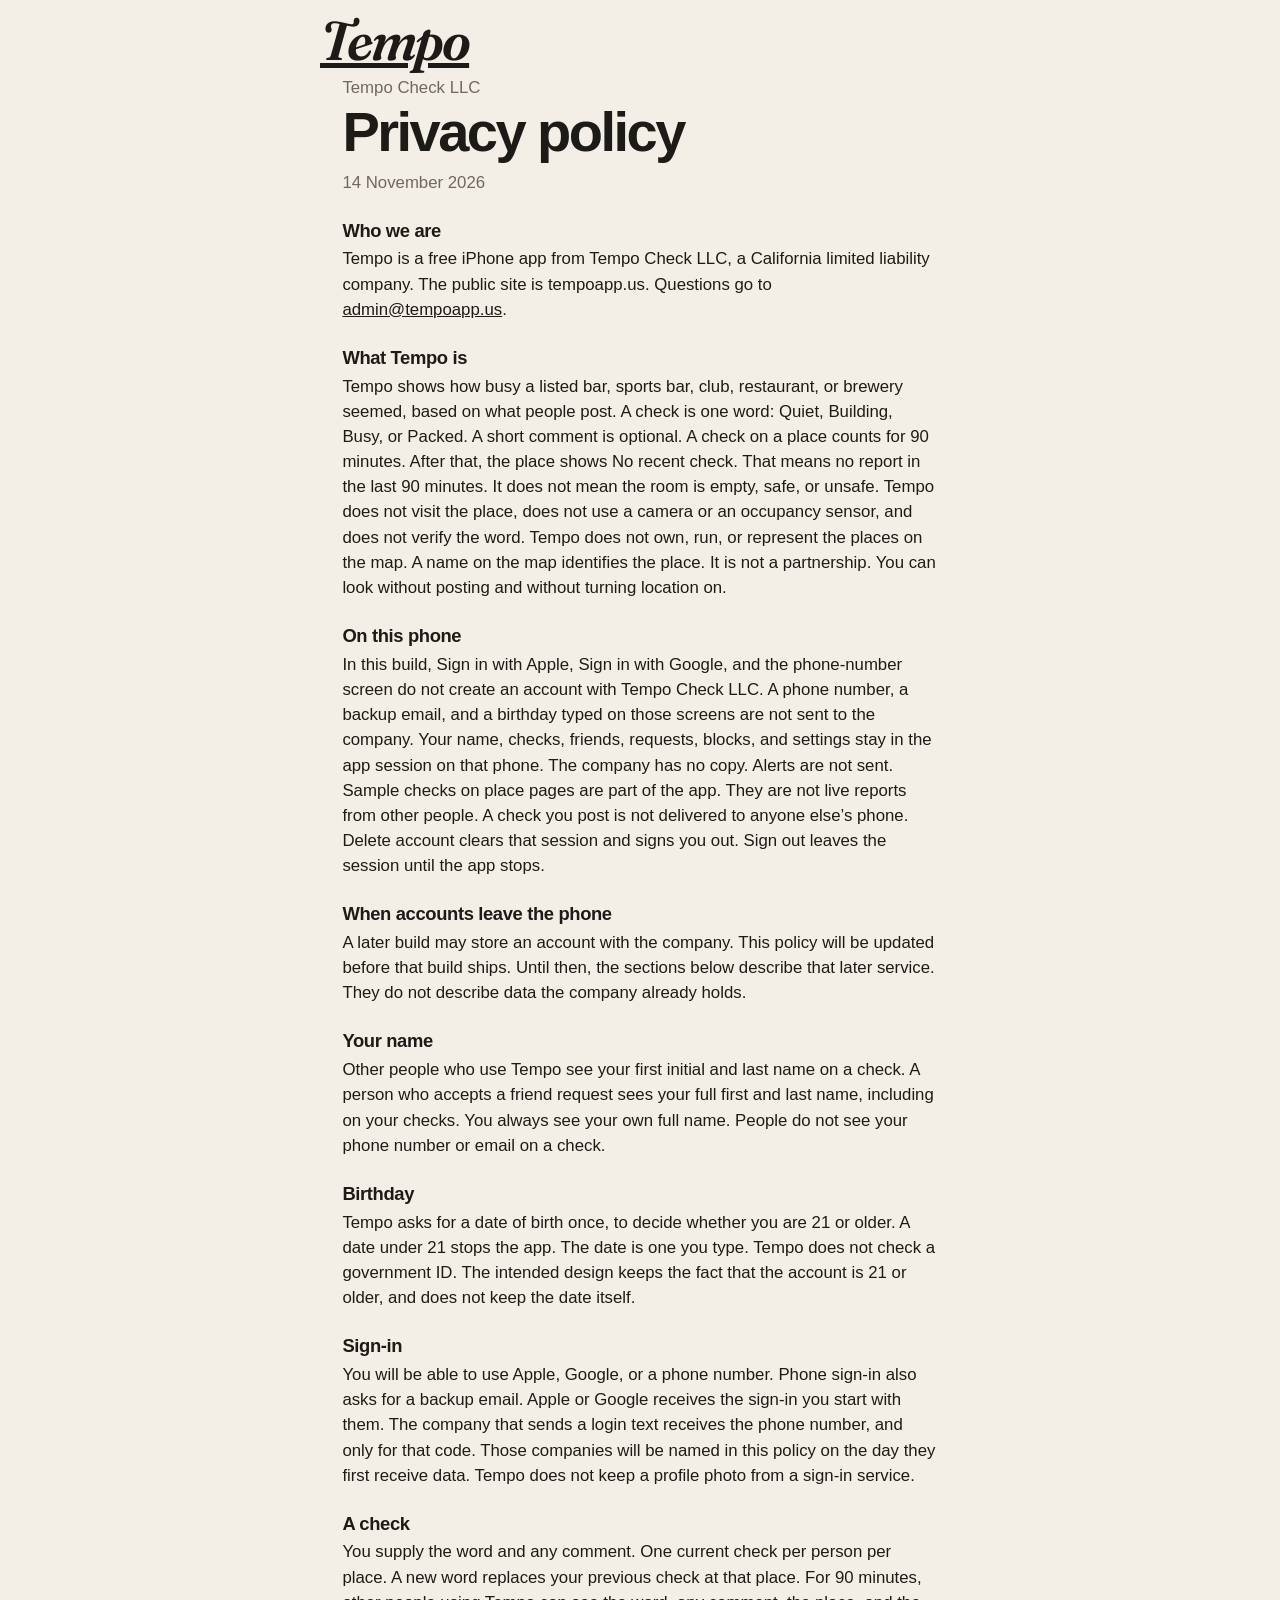
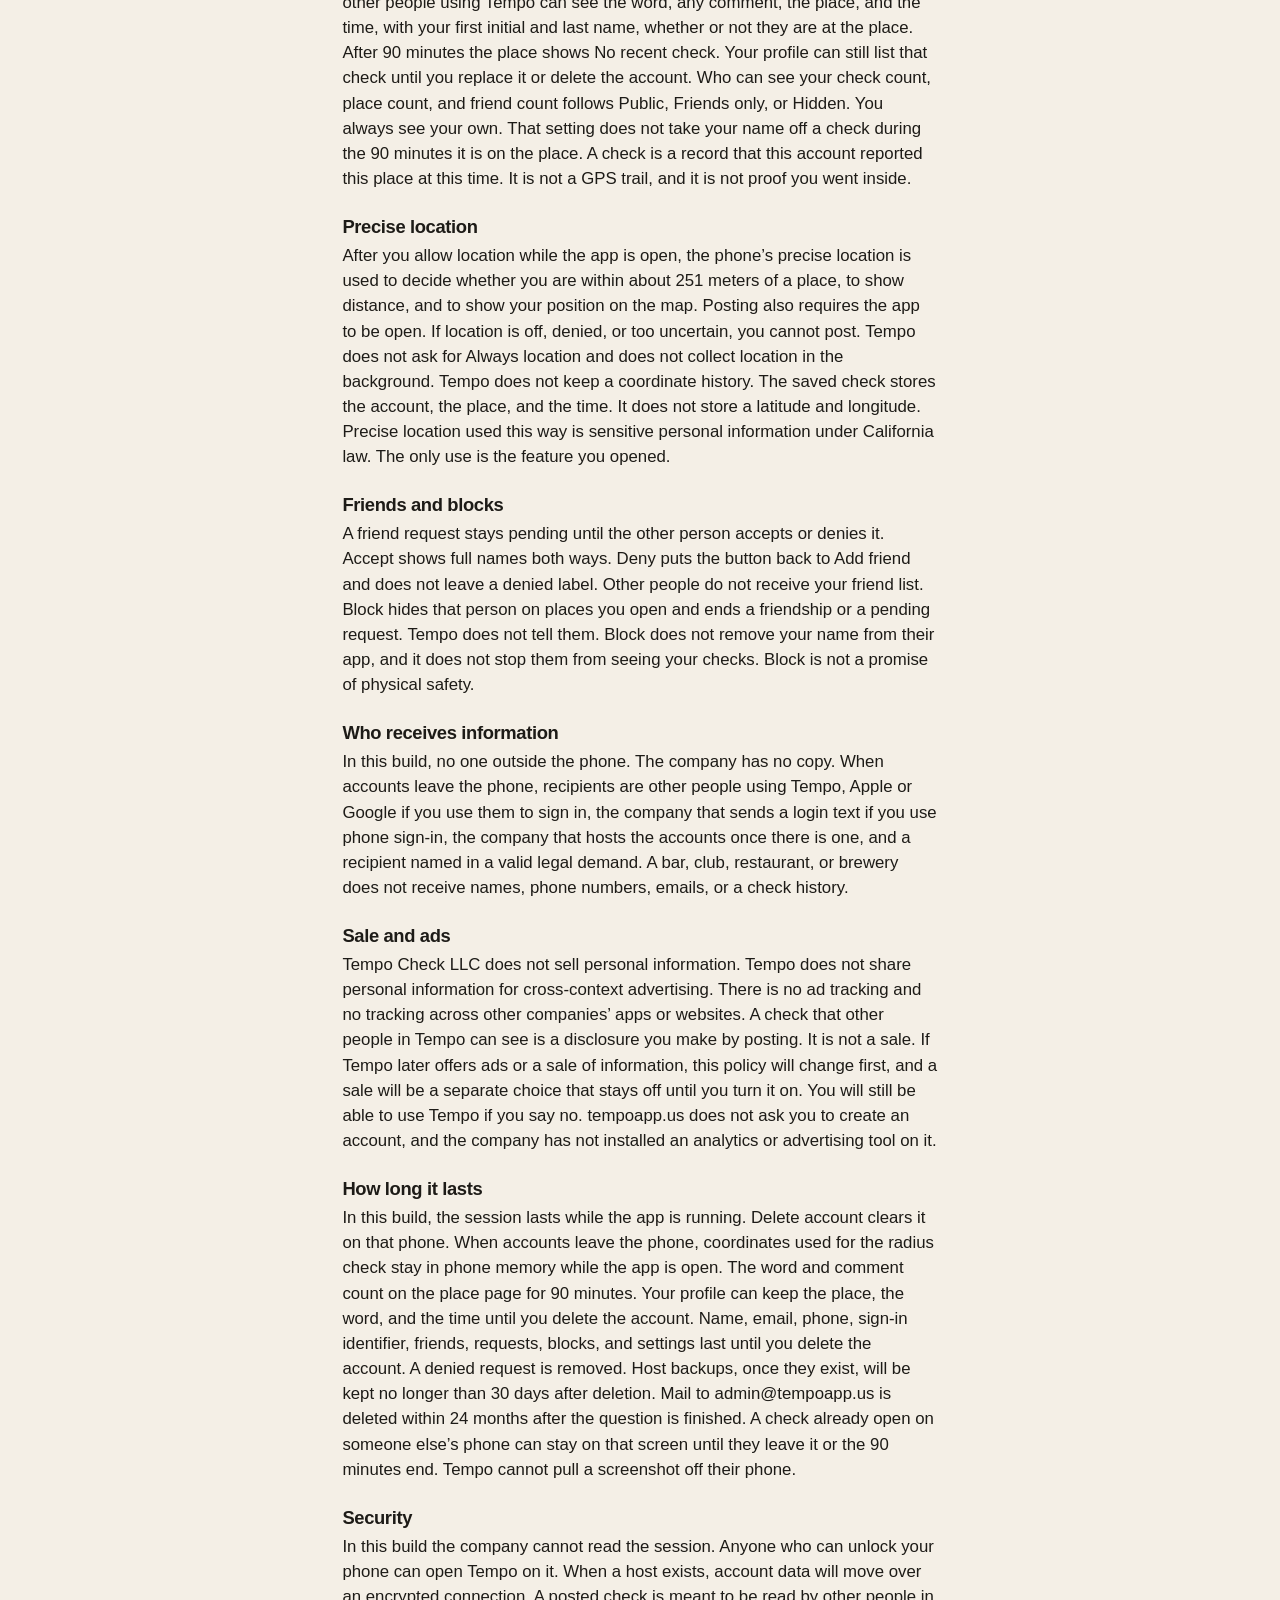
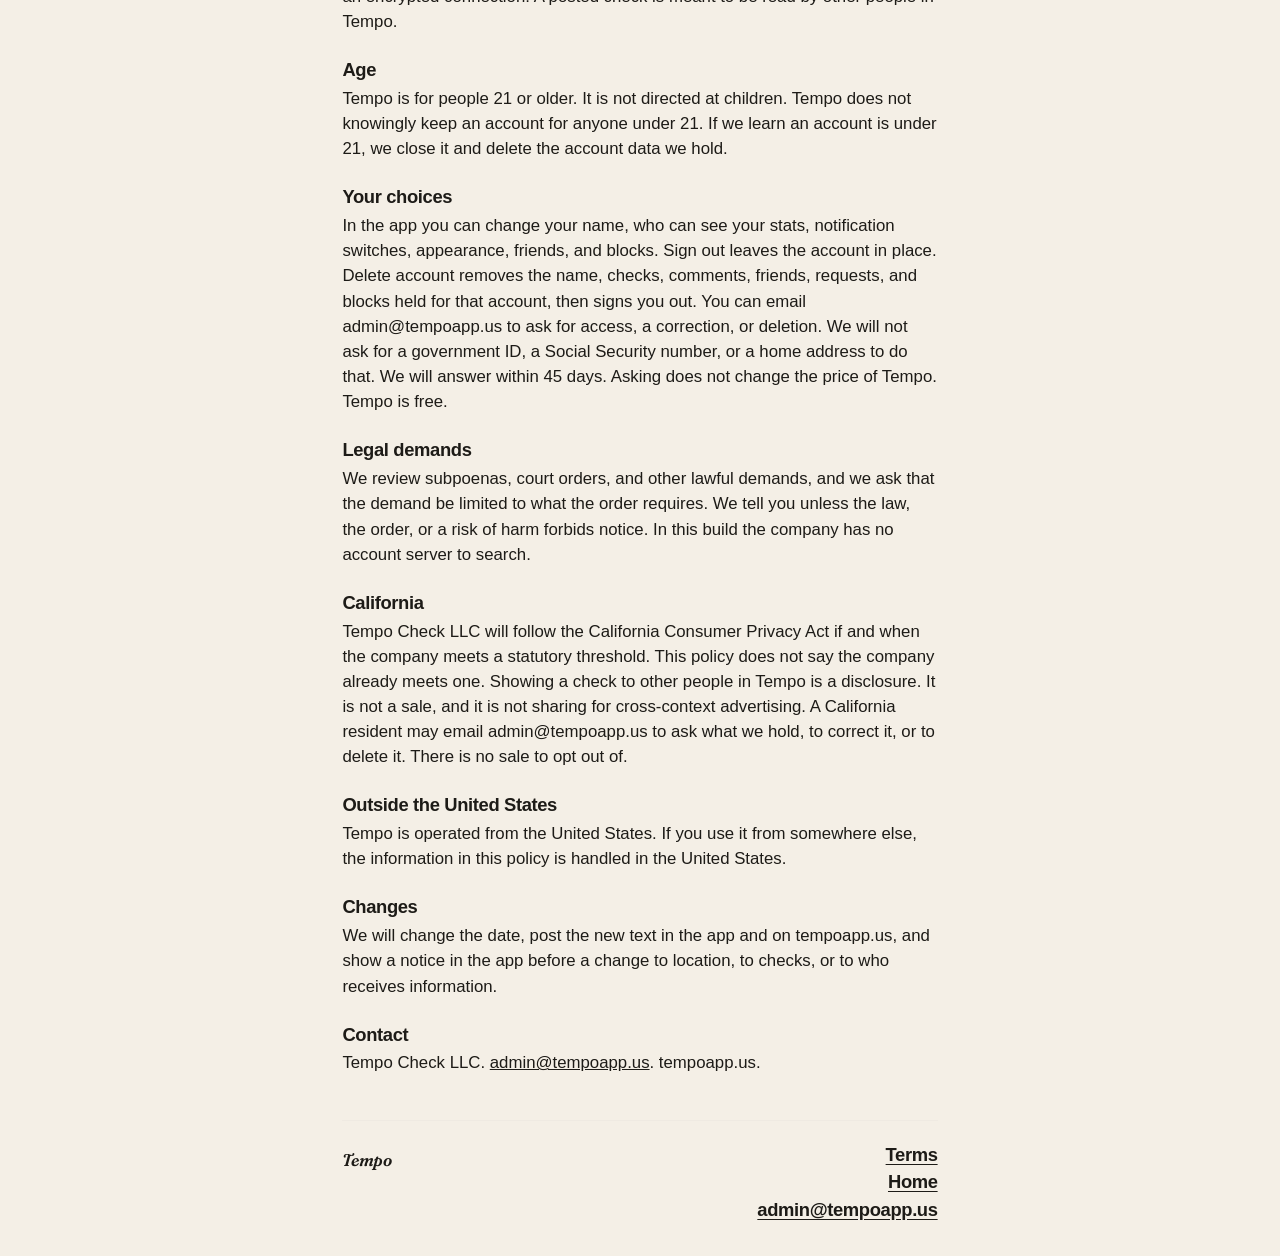
==== privacy.html @ 68eadd75 "Publish the privacy policy and the terms." ====
<!DOCTYPE html>
<html lang="en">
<head>
  <meta charset="utf-8">
  <meta name="viewport" content="width=device-width, initial-scale=1">
  <title>Privacy policy — Tempo</title>
  <meta name="description" content="Privacy policy for Tempo, from Tempo Check LLC. Effective 14 November 2026.">
  <meta name="theme-color" content="#f4efe6">
  <link rel="stylesheet" href="styles.css">
</head>
<body class="doc">
  <header class="bar">
    <a class="brand" href="index.html">Tempo</a>
  </header>
  <main class="legal">
    <p class="kicker">Tempo Check LLC</p>
    <h1>Privacy policy</h1>
    <p class="dated">14 November 2026</p>

    <h2>Who we are</h2>
    <p>Tempo is a free iPhone app from Tempo Check LLC, a California limited liability company. The public site is tempoapp.us. Questions go to <a href="mailto:admin@tempoapp.us">admin@tempoapp.us</a>.</p>

    <h2>What Tempo is</h2>
    <p>Tempo shows how busy a listed bar, sports bar, club, restaurant, or brewery seemed, based on what people post. A check is one word: Quiet, Building, Busy, or Packed. A short comment is optional. A check on a place counts for 90 minutes. After that, the place shows No recent check. That means no report in the last 90 minutes. It does not mean the room is empty, safe, or unsafe. Tempo does not visit the place, does not use a camera or an occupancy sensor, and does not verify the word. Tempo does not own, run, or represent the places on the map. A name on the map identifies the place. It is not a partnership. You can look without posting and without turning location on.</p>

    <h2>On this phone</h2>
    <p>In this build, Sign in with Apple, Sign in with Google, and the phone-number screen do not create an account with Tempo Check LLC. A phone number, a backup email, and a birthday typed on those screens are not sent to the company. Your name, checks, friends, requests, blocks, and settings stay in the app session on that phone. The company has no copy. Alerts are not sent. Sample checks on place pages are part of the app. They are not live reports from other people. A check you post is not delivered to anyone else’s phone. Delete account clears that session and signs you out. Sign out leaves the session until the app stops.</p>

    <h2>When accounts leave the phone</h2>
    <p>A later build may store an account with the company. This policy will be updated before that build ships. Until then, the sections below describe that later service. They do not describe data the company already holds.</p>

    <h2>Your name</h2>
    <p>Other people who use Tempo see your first initial and last name on a check. A person who accepts a friend request sees your full first and last name, including on your checks. You always see your own full name. People do not see your phone number or email on a check.</p>

    <h2>Birthday</h2>
    <p>Tempo asks for a date of birth once, to decide whether you are 21 or older. A date under 21 stops the app. The date is one you type. Tempo does not check a government ID. The intended design keeps the fact that the account is 21 or older, and does not keep the date itself.</p>

    <h2>Sign-in</h2>
    <p>You will be able to use Apple, Google, or a phone number. Phone sign-in also asks for a backup email. Apple or Google receives the sign-in you start with them. The company that sends a login text receives the phone number, and only for that code. Those companies will be named in this policy on the day they first receive data. Tempo does not keep a profile photo from a sign-in service.</p>

    <h2>A check</h2>
    <p>You supply the word and any comment. One current check per person per place. A new word replaces your previous check at that place. For 90 minutes, other people using Tempo can see the word, any comment, the place, and the time, with your first initial and last name, whether or not they are at the place. After 90 minutes the place shows No recent check. Your profile can still list that check until you replace it or delete the account. Who can see your check count, place count, and friend count follows Public, Friends only, or Hidden. You always see your own. That setting does not take your name off a check during the 90 minutes it is on the place. A check is a record that this account reported this place at this time. It is not a GPS trail, and it is not proof you went inside.</p>

    <h2>Precise location</h2>
    <p>After you allow location while the app is open, the phone’s precise location is used to decide whether you are within about 251 meters of a place, to show distance, and to show your position on the map. Posting also requires the app to be open. If location is off, denied, or too uncertain, you cannot post. Tempo does not ask for Always location and does not collect location in the background. Tempo does not keep a coordinate history. The saved check stores the account, the place, and the time. It does not store a latitude and longitude. Precise location used this way is sensitive personal information under California law. The only use is the feature you opened.</p>

    <h2>Friends and blocks</h2>
    <p>A friend request stays pending until the other person accepts or denies it. Accept shows full names both ways. Deny puts the button back to Add friend and does not leave a denied label. Other people do not receive your friend list. Block hides that person on places you open and ends a friendship or a pending request. Tempo does not tell them. Block does not remove your name from their app, and it does not stop them from seeing your checks. Block is not a promise of physical safety.</p>

    <h2>Who receives information</h2>
    <p>In this build, no one outside the phone. The company has no copy. When accounts leave the phone, recipients are other people using Tempo, Apple or Google if you use them to sign in, the company that sends a login text if you use phone sign-in, the company that hosts the accounts once there is one, and a recipient named in a valid legal demand. A bar, club, restaurant, or brewery does not receive names, phone numbers, emails, or a check history.</p>

    <h2>Sale and ads</h2>
    <p>Tempo Check LLC does not sell personal information. Tempo does not share personal information for cross-context advertising. There is no ad tracking and no tracking across other companies’ apps or websites. A check that other people in Tempo can see is a disclosure you make by posting. It is not a sale. If Tempo later offers ads or a sale of information, this policy will change first, and a sale will be a separate choice that stays off until you turn it on. You will still be able to use Tempo if you say no. tempoapp.us does not ask you to create an account, and the company has not installed an analytics or advertising tool on it.</p>

    <h2>How long it lasts</h2>
    <p>In this build, the session lasts while the app is running. Delete account clears it on that phone. When accounts leave the phone, coordinates used for the radius check stay in phone memory while the app is open. The word and comment count on the place page for 90 minutes. Your profile can keep the place, the word, and the time until you delete the account. Name, email, phone, sign-in identifier, friends, requests, blocks, and settings last until you delete the account. A denied request is removed. Host backups, once they exist, will be kept no longer than 30 days after deletion. Mail to admin@tempoapp.us is deleted within 24 months after the question is finished. A check already open on someone else’s phone can stay on that screen until they leave it or the 90 minutes end. Tempo cannot pull a screenshot off their phone.</p>

    <h2>Security</h2>
    <p>In this build the company cannot read the session. Anyone who can unlock your phone can open Tempo on it. When a host exists, account data will move over an encrypted connection. A posted check is meant to be read by other people in Tempo.</p>

    <h2>Age</h2>
    <p>Tempo is for people 21 or older. It is not directed at children. Tempo does not knowingly keep an account for anyone under 21. If we learn an account is under 21, we close it and delete the account data we hold.</p>

    <h2>Your choices</h2>
    <p>In the app you can change your name, who can see your stats, notification switches, appearance, friends, and blocks. Sign out leaves the account in place. Delete account removes the name, checks, comments, friends, requests, and blocks held for that account, then signs you out. You can email admin@tempoapp.us to ask for access, a correction, or deletion. We will not ask for a government ID, a Social Security number, or a home address to do that. We will answer within 45 days. Asking does not change the price of Tempo. Tempo is free.</p>

    <h2>Legal demands</h2>
    <p>We review subpoenas, court orders, and other lawful demands, and we ask that the demand be limited to what the order requires. We tell you unless the law, the order, or a risk of harm forbids notice. In this build the company has no account server to search.</p>

    <h2>California</h2>
    <p>Tempo Check LLC will follow the California Consumer Privacy Act if and when the company meets a statutory threshold. This policy does not say the company already meets one. Showing a check to other people in Tempo is a disclosure. It is not a sale, and it is not sharing for cross-context advertising. A California resident may email admin@tempoapp.us to ask what we hold, to correct it, or to delete it. There is no sale to opt out of.</p>

    <h2>Outside the United States</h2>
    <p>Tempo is operated from the United States. If you use it from somewhere else, the information in this policy is handled in the United States.</p>

    <h2>Changes</h2>
    <p>We will change the date, post the new text in the app and on tempoapp.us, and show a notice in the app before a change to location, to checks, or to who receives information.</p>

    <h2>Contact</h2>
    <p>Tempo Check LLC. <a href="mailto:admin@tempoapp.us">admin@tempoapp.us</a>. tempoapp.us.</p>

    <footer>
      <p class="brand">Tempo</p>
      <div class="foot-links">
        <a href="terms.html">Terms</a>
        <a href="index.html">Home</a>
        <a href="mailto:admin@tempoapp.us">admin@tempoapp.us</a>
      </div>
    </footer>
  </main>
</body>
</html>
---- styles.css ----
@font-face {
  font-family: "Fraunces Tempo";
  src: url("fonts/Fraunces-Italic.ttf") format("truetype");
  font-weight: 100 900;
  font-style: italic;
  font-display: swap;
}

:root {
  --bg: #f4efe6;
  --sheet: #fffcf8;
  --ink: #1d1b17;
  --muted: #6e685f;
  --line: #efeae2;
  --quiet: #5f7d6c;
  --building: #8a7344;
  --busy: #c98412;
  --packed: #e25b32;
  --map: #e7dfd2;
  --road: #d5ccbe;
}

* { box-sizing: border-box; }

html, body { margin: 0; }

body {
  background: var(--bg);
  color: var(--ink);
  font-family: -apple-system, BlinkMacSystemFont, "Helvetica Neue", sans-serif;
  -webkit-font-smoothing: antialiased;
}

.brand {
  margin: 0;
  font-family: "Fraunces Tempo", Georgia, serif;
  font-style: italic;
  font-weight: 600;
  letter-spacing: -0.04em;
  line-height: 0.85;
}

a { color: inherit; }

a:focus-visible {
  outline: 2px solid var(--ink);
  outline-offset: 3px;
}

.stage {
  position: relative;
  height: clamp(16rem, 48vh, 34rem);
  background: var(--map);
  overflow: hidden;
}

.sky {
  position: absolute;
  inset: 0;
  background:
    linear-gradient(rgba(255, 252, 248, 0.42) 1px, transparent 1px) 0 0 / 5.25rem 5.25rem,
    linear-gradient(90deg, rgba(255, 252, 248, 0.42) 1px, transparent 1px) 0 0 / 5.25rem 5.25rem;
}

.road {
  position: absolute;
  height: 0.7rem;
  background: var(--road);
  border-radius: 999px;
}

.r1 { top: 24%; left: -8%; width: 78%; transform: rotate(-7deg); }
.r2 { top: 58%; left: 8%; width: 100%; transform: rotate(5deg); }
.r3 { top: -12%; left: 22%; width: 0.7rem; height: 78%; transform: rotate(16deg); }
.r4 { top: 8%; left: 70%; width: 0.7rem; height: 90%; transform: rotate(-12deg); }
.r5 { top: 42%; left: 38%; width: 55%; transform: rotate(18deg); }

.pin {
  position: absolute;
  width: 0.95rem;
  height: 0.95rem;
  border: 3px solid var(--sheet);
  border-radius: 50%;
  box-shadow: 0 3px 8px rgba(29, 27, 23, 0.18);
}

.pin.quiet,
.dot.quiet { background: var(--quiet); }
.pin.building,
.dot.building { background: var(--building); }
.pin.busy,
.dot.busy { background: var(--busy); }
.pin.packed,
.dot.packed { background: var(--packed); }

.bar {
  position: relative;
  z-index: 1;
  display: flex;
  align-items: baseline;
  justify-content: space-between;
  gap: 1rem;
  padding: 1.15rem 1.4rem 0;
}

.bar .brand { font-size: clamp(2.4rem, 5vw, 3.4rem); }

main {
  position: relative;
  z-index: 1;
  width: min(76rem, calc(100% - 1.5rem));
  margin: -2.4rem auto 0;
  padding: 1.6rem 1.4rem 2.2rem;
  background: var(--sheet);
  border-radius: 1.6rem 1.6rem 0 0;
  box-shadow: 0 -16px 40px rgba(29, 27, 23, 0.07);
}

.kicker {
  margin: 0;
  color: var(--muted);
  font-size: 0.95rem;
}

h1 {
  max-width: 11em;
  margin: 0.35rem 0 0;
  font-size: clamp(2.7rem, 6.4vw, 5rem);
  font-weight: 650;
  letter-spacing: -0.045em;
  line-height: 0.94;
}

.meter-block { margin-top: 2.4rem; }

.meter {
  display: grid;
  grid-template-columns: repeat(4, minmax(0, 1fr));
  gap: 0.75rem;
  margin: 1.15rem 0 0;
  padding: 0;
  list-style: none;
}

.meter li {
  display: flex;
  flex-direction: column;
  justify-content: space-between;
  gap: 1.6rem;
  min-width: 0;
  min-height: 8.5rem;
  padding: 1.15rem 1rem 1rem;
  overflow: hidden;
  background: var(--bg);
  border-radius: 1.15rem;
}

.meter .quiet { color: var(--quiet); }
.meter .building { color: var(--building); }
.meter .busy { color: var(--busy); }
.meter .packed { color: var(--packed); }

.dots {
  display: flex;
  flex: none;
  gap: 0.42rem;
  align-items: center;
}

.dots i {
  width: 1.05rem;
  height: 1.05rem;
  border-radius: 50%;
  background: currentColor;
  display: block;
}

.dots i.off {
  background: transparent;
  box-shadow: inset 0 0 0 2px currentColor;
}

.meter .name {
  font-family: "Fraunces Tempo", Georgia, serif;
  font-style: italic;
  font-size: clamp(1.7rem, 3vw, 2.5rem);
  font-weight: 600;
  letter-spacing: -0.04em;
  line-height: 0.9;
}

.blank {
  display: flex;
  align-items: center;
  gap: 0.85rem;
  margin: 0.75rem 0 0;
  padding: 1rem 1.1rem;
  background: var(--bg);
  border-radius: 1.15rem;
  color: var(--ink);
  font-size: 1.05rem;
  line-height: 1.4;
}

.blank .dots { color: var(--muted); gap: 0.32rem; }
.blank .dots i { width: 0.78rem; height: 0.78rem; }

.cover {
  margin-top: 2.2rem;
}

.cover p {
  max-width: 46rem;
  margin: 0;
  font-size: 1.2rem;
  line-height: 1.45;
  letter-spacing: -0.02em;
}

.cover-places {
  margin-top: 0.45rem;
  color: var(--muted);
}

.block { margin-top: 2.8rem; }

.purpose {
  max-width: 12em;
  margin: 0;
  font-size: clamp(2.1rem, 4.4vw, 3.3rem);
  font-weight: 650;
  letter-spacing: -0.045em;
  line-height: 0.98;
}

.purpose-note {
  margin: 0.85rem 0 0;
  color: var(--muted);
  font-size: 1.15rem;
  line-height: 1.4;
}

.phones {
  display: grid;
  grid-template-columns: repeat(2, minmax(0, 24rem));
  gap: 1.25rem;
  margin-top: 1.5rem;
}

.phones figure { margin: 0; }

.phones img {
  display: block;
  width: 100%;
  height: auto;
  border-radius: 1.5rem;
  background: var(--bg);
  border: 1px solid rgba(29, 27, 23, 0.08);
}

.phones figcaption {
  margin-top: 0.65rem;
  color: var(--muted);
  font-size: 0.95rem;
}

@media (min-width: 801px) {
  .block {
    display: grid;
    grid-template-columns: minmax(16rem, 22rem) minmax(0, 1fr);
    column-gap: 3rem;
    align-items: center;
  }

  .phones {
    grid-template-columns: repeat(2, minmax(0, 1fr));
    gap: 1.25rem;
    margin-top: 0;
  }

  .purpose { max-width: none; }
}

footer {
  display: flex;
  justify-content: space-between;
  gap: 1.5rem 2rem;
  margin-top: 2.8rem;
  padding-top: 1.4rem;
  border-top: 1px solid var(--line);
}

footer .brand { font-size: 3rem; }

.foot-links {
  display: flex;
  flex-direction: column;
  align-items: flex-end;
  gap: 0.35rem;
  text-align: right;
}

.foot-links a {
  font-size: 1.15rem;
  font-weight: 600;
  letter-spacing: -0.02em;
  text-underline-offset: 0.18em;
}

.foot-links span { color: var(--muted); }

body.doc main {
  width: min(40rem, calc(100% - 1.5rem));
  margin: 0 auto;
  padding-top: 0.4rem;
  background: transparent;
  border-radius: 0;
  box-shadow: none;
}

body.doc .bar {
  width: min(40rem, calc(100% - 1.5rem));
  margin: 0 auto;
  padding-inline: 0;
}

body.doc h1 { max-width: none; font-size: clamp(2.4rem, 6vw, 3.5rem); }

.doc h2 {
  margin: 1.55rem 0 0.3rem;
  font-size: 1.15rem;
  letter-spacing: -0.02em;
}

.doc p {
  margin: 0.25rem 0 0;
  font-size: 1.05rem;
  line-height: 1.5;
}

.doc .dated { color: var(--muted); margin-top: 0.7rem; }
.doc .strong { font-weight: 650; }

@media (max-width: 800px) {
  .stage { height: 15.5rem; }
  .bar { padding-inline: 1rem; }
  .bar .brand { font-size: 2.2rem; }
  main {
    width: calc(100% - 0.75rem);
    margin-top: -1.4rem;
    padding: 1.25rem 1rem 2rem;
  }
  h1 { font-size: 2.45rem; }
  .meter { grid-template-columns: 1fr 1fr; }
  .meter .name { font-size: 1.85rem; }
  .dots { gap: 0.32rem; }
  .dots i { width: 0.85rem; height: 0.85rem; }
  .phones { grid-template-columns: minmax(0, 22rem); }
  footer { flex-direction: column; }
  .foot-links { align-items: flex-start; text-align: left; }
}
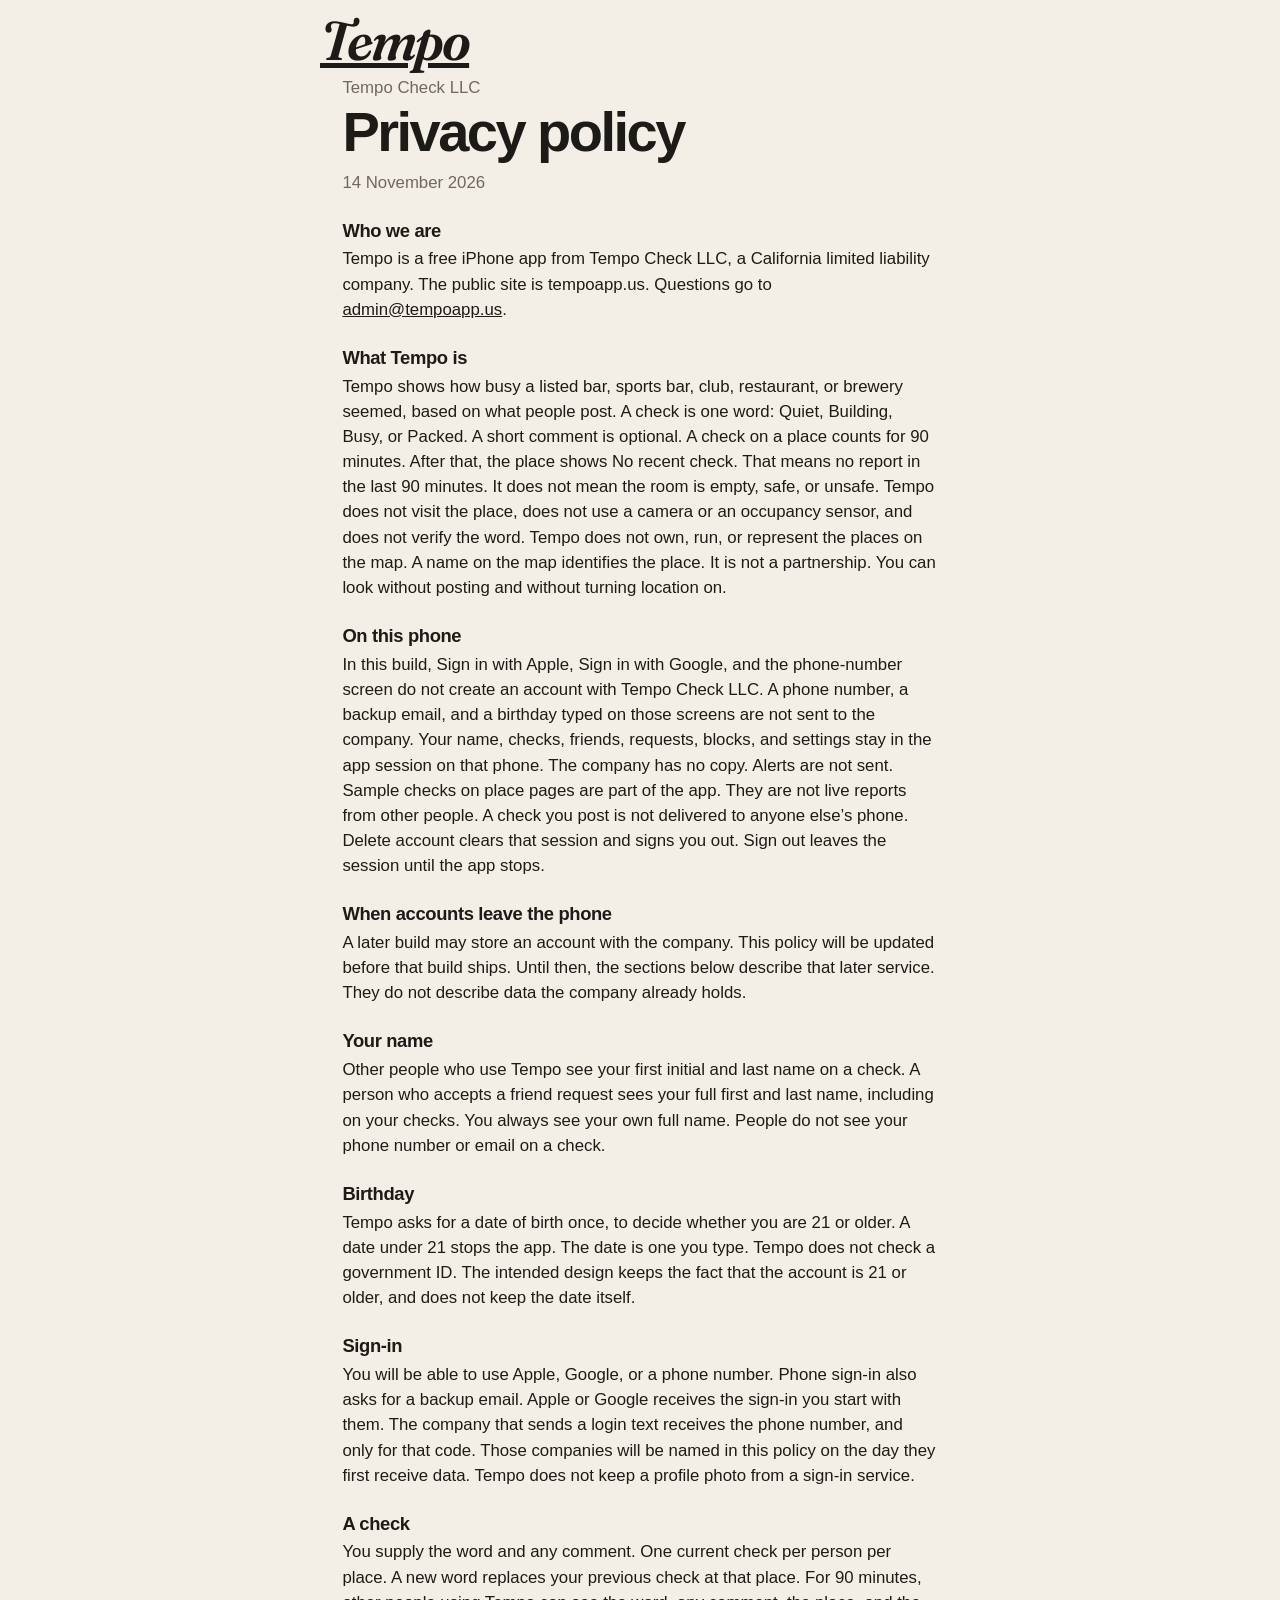
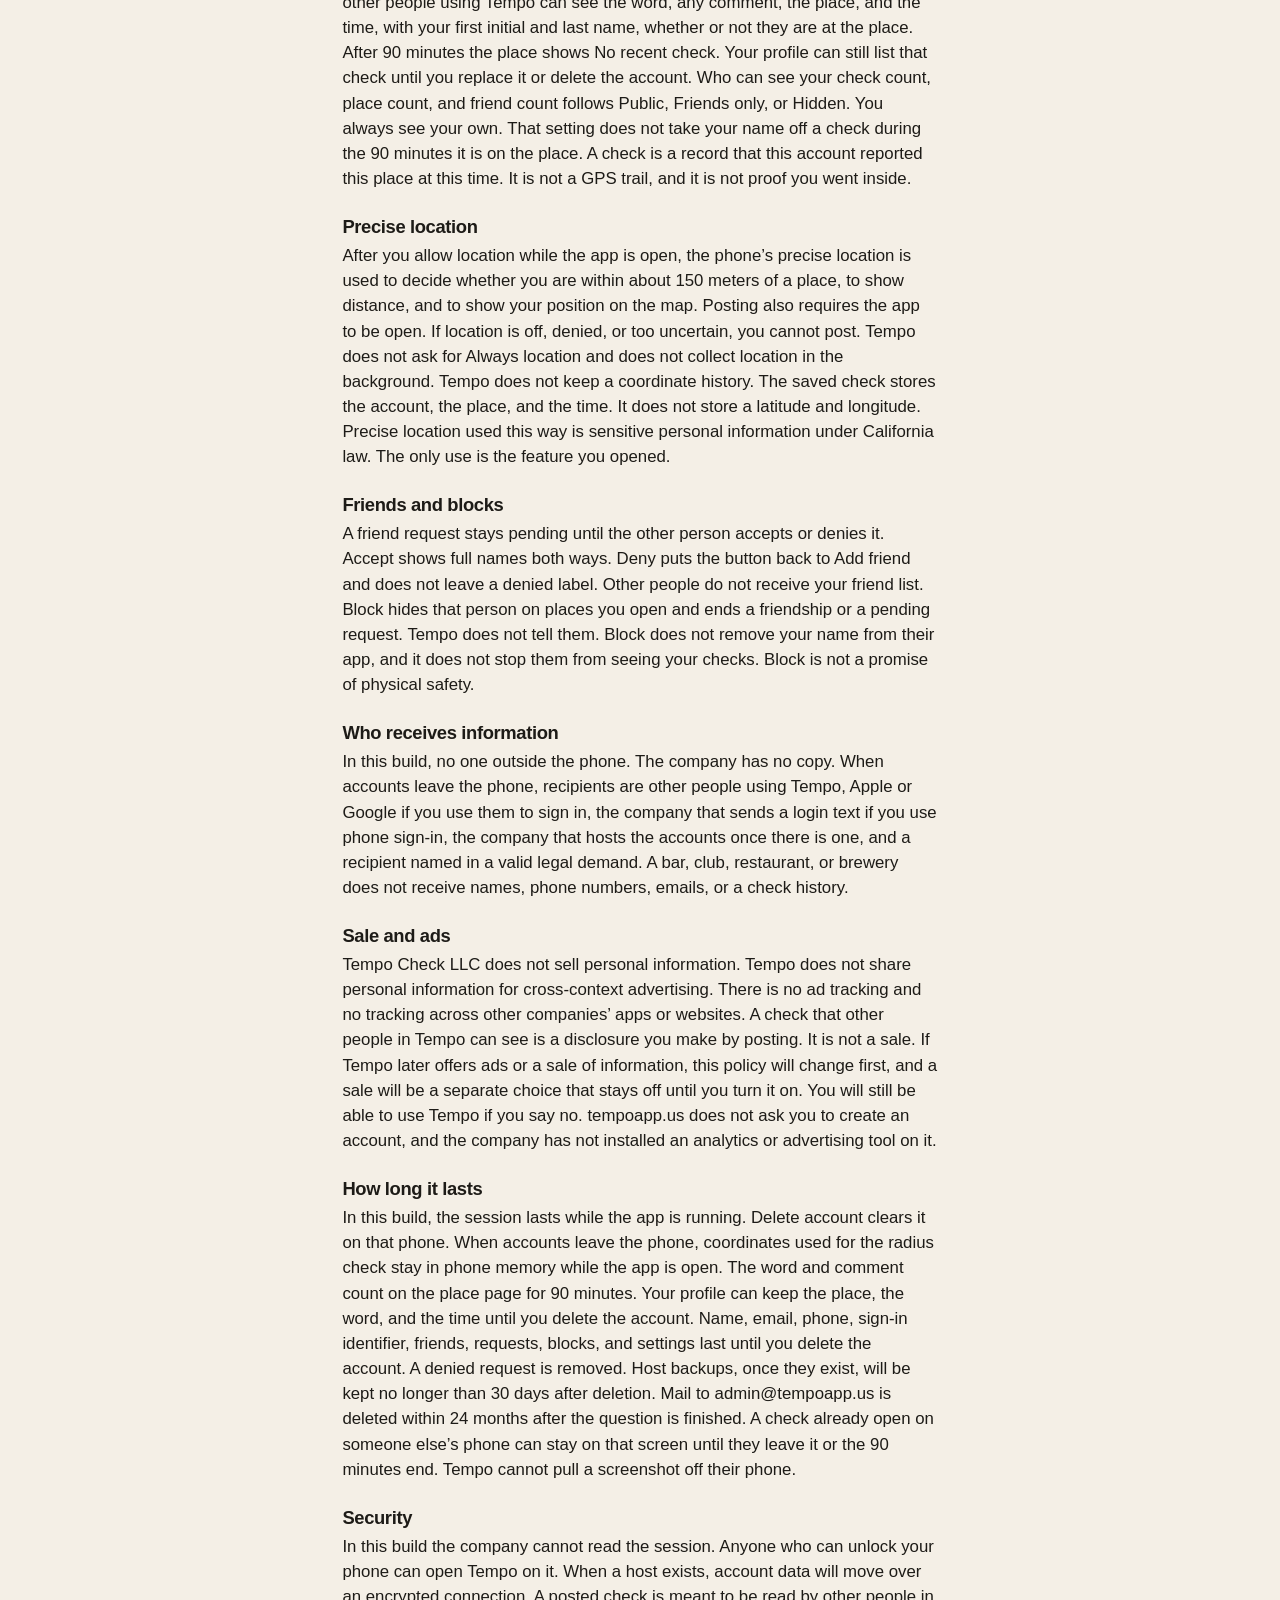
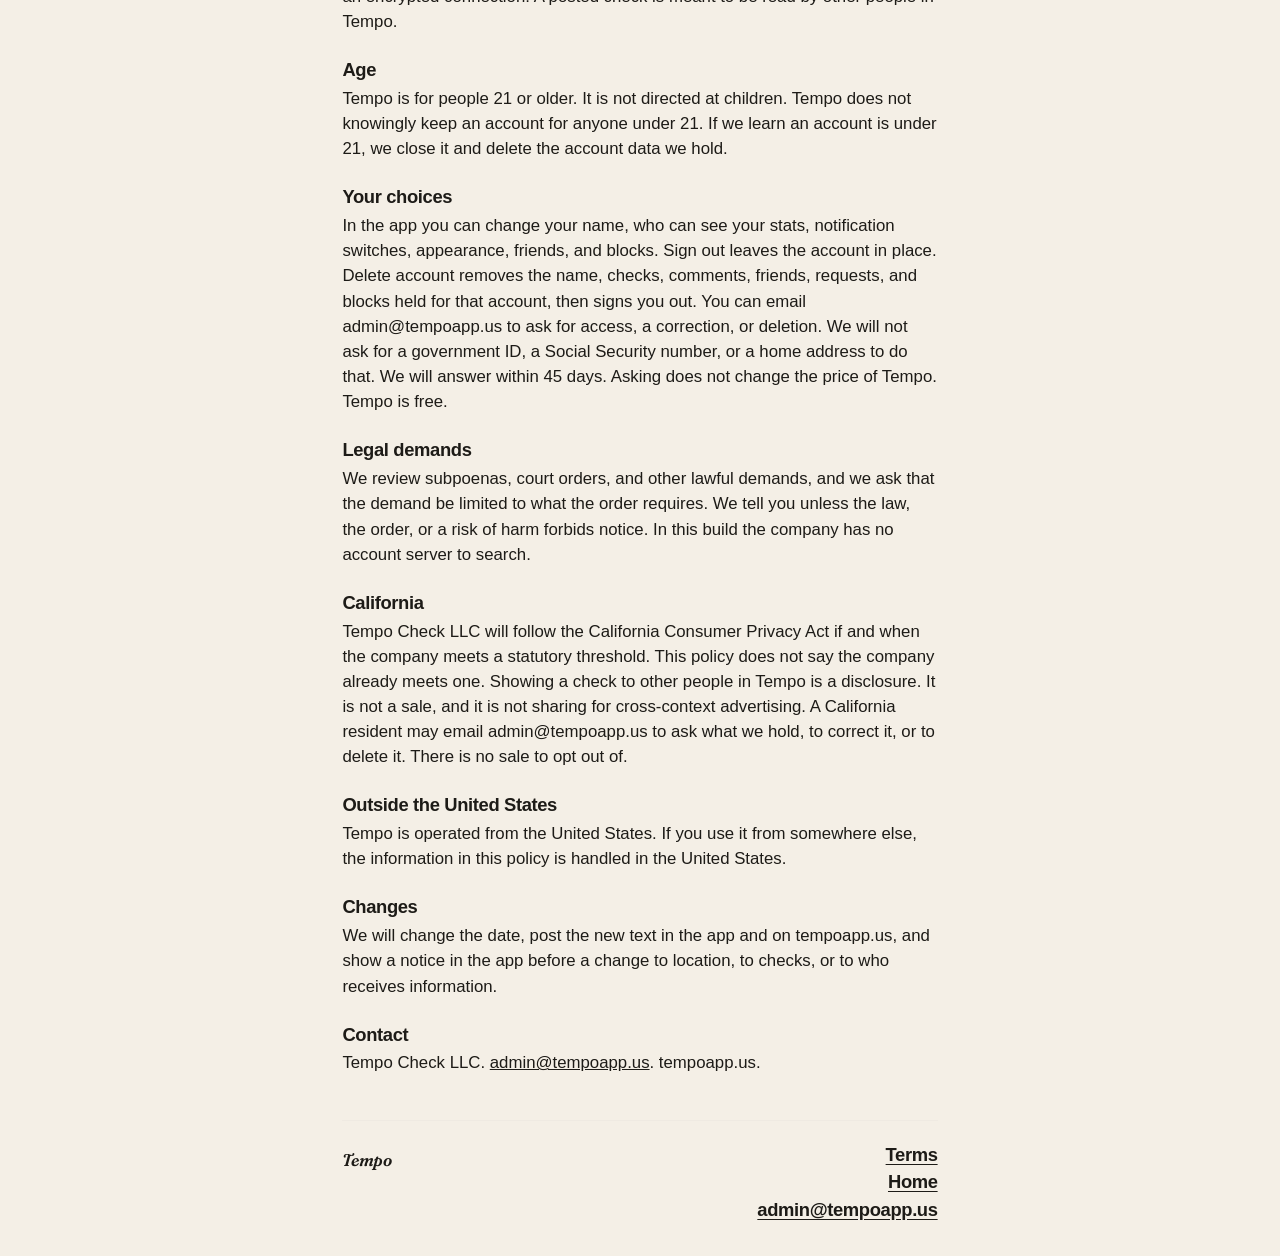
==== commit 97038504: "Show the current app screens and the 150 meter circle." ====
--- a/privacy.html
+++ b/privacy.html
@@ -10,7 +10,7 @@
 </head>
 <body class="doc">
   <header class="bar">
-    <a class="brand" href="index.html">Tempo</a>
+    <a class='brand' href='/'>Tempo</a>
   </header>
   <main class="legal">
     <p class="kicker">Tempo Check LLC</p>
@@ -42,7 +42,7 @@
     <p>You supply the word and any comment. One current check per person per place. A new word replaces your previous check at that place. For 90 minutes, other people using Tempo can see the word, any comment, the place, and the time, with your first initial and last name, whether or not they are at the place. After 90 minutes the place shows No recent check. Your profile can still list that check until you replace it or delete the account. Who can see your check count, place count, and friend count follows Public, Friends only, or Hidden. You always see your own. That setting does not take your name off a check during the 90 minutes it is on the place. A check is a record that this account reported this place at this time. It is not a GPS trail, and it is not proof you went inside.</p>
 
     <h2>Precise location</h2>
-    <p>After you allow location while the app is open, the phone’s precise location is used to decide whether you are within about 251 meters of a place, to show distance, and to show your position on the map. Posting also requires the app to be open. If location is off, denied, or too uncertain, you cannot post. Tempo does not ask for Always location and does not collect location in the background. Tempo does not keep a coordinate history. The saved check stores the account, the place, and the time. It does not store a latitude and longitude. Precise location used this way is sensitive personal information under California law. The only use is the feature you opened.</p>
+    <p>After you allow location while the app is open, the phone’s precise location is used to decide whether you are within about 150 meters of a place, to show distance, and to show your position on the map. Posting also requires the app to be open. If location is off, denied, or too uncertain, you cannot post. Tempo does not ask for Always location and does not collect location in the background. Tempo does not keep a coordinate history. The saved check stores the account, the place, and the time. It does not store a latitude and longitude. Precise location used this way is sensitive personal information under California law. The only use is the feature you opened.</p>
 
     <h2>Friends and blocks</h2>
     <p>A friend request stays pending until the other person accepts or denies it. Accept shows full names both ways. Deny puts the button back to Add friend and does not leave a denied label. Other people do not receive your friend list. Block hides that person on places you open and ends a friendship or a pending request. Tempo does not tell them. Block does not remove your name from their app, and it does not stop them from seeing your checks. Block is not a promise of physical safety.</p>
@@ -83,8 +83,8 @@
     <footer>
       <p class="brand">Tempo</p>
       <div class="foot-links">
-        <a href="terms.html">Terms</a>
-        <a href="index.html">Home</a>
+        <a href='/terms'>Terms</a>
+        <a href='/'>Home</a>
         <a href="mailto:admin@tempoapp.us">admin@tempoapp.us</a>
       </div>
     </footer>
--- a/styles.css
+++ b/styles.css
@@ -146,10 +146,9 @@
   display: flex;
   flex-direction: column;
   justify-content: space-between;
-  gap: 1.6rem;
+  gap: 1.15rem;
   min-width: 0;
-  min-height: 8.5rem;
-  padding: 1.15rem 1rem 1rem;
+  padding: 1rem 1rem 0.9rem;
   overflow: hidden;
   background: var(--bg);
   border-radius: 1.15rem;
@@ -205,24 +204,7 @@
 .blank .dots { color: var(--muted); gap: 0.32rem; }
 .blank .dots i { width: 0.78rem; height: 0.78rem; }
 
-.cover {
-  margin-top: 2.2rem;
-}
-
-.cover p {
-  max-width: 46rem;
-  margin: 0;
-  font-size: 1.2rem;
-  line-height: 1.45;
-  letter-spacing: -0.02em;
-}
-
-.cover-places {
-  margin-top: 0.45rem;
-  color: var(--muted);
-}
-
-.block { margin-top: 2.8rem; }
+.purpose-block { margin-top: 2.8rem; }
 
 .purpose {
   max-width: 12em;
@@ -234,51 +216,80 @@
 }
 
 .purpose-note {
+  max-width: 22rem;
   margin: 0.85rem 0 0;
   color: var(--muted);
   font-size: 1.15rem;
   line-height: 1.4;
 }
 
-.phones {
+.flow {
   display: grid;
-  grid-template-columns: repeat(2, minmax(0, 24rem));
-  gap: 1.25rem;
-  margin-top: 1.5rem;
-}
-
-.phones figure { margin: 0; }
-
-.phones img {
+  grid-template-columns: repeat(3, minmax(0, 1fr));
+  gap: 1.35rem 1.15rem;
+  margin-top: 1.8rem;
+}
+
+.flow h2 {
+  grid-column: 1 / -1;
+  margin: 0;
+  font-size: 0.95rem;
+  font-weight: 600;
+  letter-spacing: -0.01em;
+  color: var(--muted);
+}
+
+.flow figure { margin: 0; }
+
+.flow img {
   display: block;
   width: 100%;
   height: auto;
-  border-radius: 1.5rem;
+  border-radius: 1.35rem;
   background: var(--bg);
   border: 1px solid rgba(29, 27, 23, 0.08);
 }
 
-.phones figcaption {
-  margin-top: 0.65rem;
-  color: var(--muted);
-  font-size: 0.95rem;
-}
-
-@media (min-width: 801px) {
-  .block {
-    display: grid;
-    grid-template-columns: minmax(16rem, 22rem) minmax(0, 1fr);
-    column-gap: 3rem;
-    align-items: center;
-  }
-
-  .phones {
-    grid-template-columns: repeat(2, minmax(0, 1fr));
-    gap: 1.25rem;
-    margin-top: 0;
-  }
-
-  .purpose { max-width: none; }
+.flow figcaption {
+  margin-top: 0.75rem;
+  color: var(--muted);
+  font-size: 1rem;
+  line-height: 1.4;
+}
+
+.flow .step {
+  display: block;
+  margin-bottom: 0.15rem;
+  color: var(--ink);
+  font-size: 1.15rem;
+  font-weight: 650;
+  letter-spacing: -0.03em;
+}
+
+.tap {
+  max-width: 28rem;
+  margin: 1.6rem 0 0;
+  font-size: 1.2rem;
+  letter-spacing: -0.03em;
+  line-height: 1.4;
+}
+
+.cover {
+  margin-top: 2rem;
+}
+
+.cover p {
+  max-width: 46rem;
+  margin: 0;
+  font-size: 1.2rem;
+  line-height: 1.45;
+  letter-spacing: -0.02em;
+}
+
+.cover .cover-places,
+.cover .age {
+  margin-top: 0.45rem;
+  color: var(--muted);
 }
 
 footer {
@@ -350,12 +361,12 @@
     margin-top: -1.4rem;
     padding: 1.25rem 1rem 2rem;
   }
-  h1 { font-size: 2.45rem; }
+  h1 { font-size: 2.3rem; max-width: 9em; }
   .meter { grid-template-columns: 1fr 1fr; }
   .meter .name { font-size: 1.85rem; }
   .dots { gap: 0.32rem; }
   .dots i { width: 0.85rem; height: 0.85rem; }
-  .phones { grid-template-columns: minmax(0, 22rem); }
+  .flow { grid-template-columns: minmax(0, 22rem); }
   footer { flex-direction: column; }
   .foot-links { align-items: flex-start; text-align: left; }
 }
